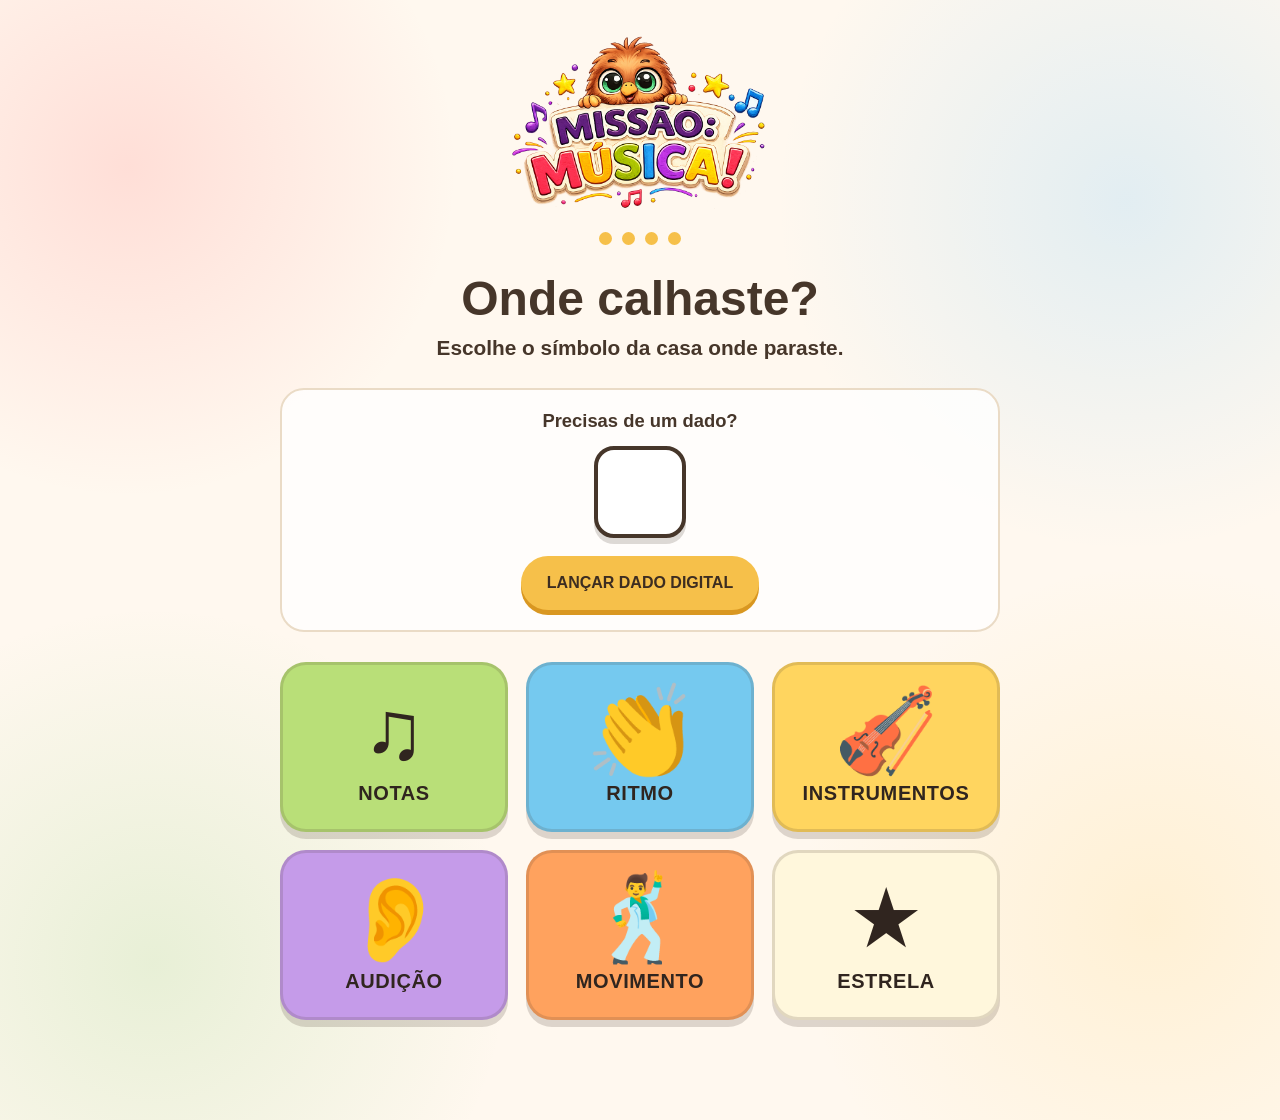
==== categorias.html @ 690fb63b "First version of Missão: Música!" ====
<!DOCTYPE html>
<html lang="pt-PT">
<head>
  <meta charset="UTF-8">

  <meta
    name="viewport"
    content="width=device-width, initial-scale=1.0"
  >

  <meta
    name="description"
    content="Escolhe uma categoria de missão em Missão: Música!"
  >

  <meta name="theme-color" content="#fff8ef">

  <title>Escolhe a categoria | Missão: Música!</title>

  <link rel="stylesheet" href="style.css">
  <link rel="manifest" href="manifest.webmanifest">

  <link rel="icon" href="icon-192.png">
  <link rel="apple-touch-icon" href="icon-192.png">
</head>

<body>

  <main class="categories-screen">

    <section class="categories-content">

      <img
        class="categories-logo"
        src="logo.png"
        alt="Missão: Música!, com Pikiwi"
      >

      <div
        class="progress-indicator"
        aria-label="Passo 4 de 4"
      >
        <span class="progress-dot active"></span>
        <span class="progress-dot active"></span>
        <span class="progress-dot active"></span>
        <span class="progress-dot active"></span>
      </div>

      <h1 class="categories-title">
        Onde calhaste?
      </h1>

      <p
        class="categories-instruction"
        id="player-greeting"
      >
        Escolhe o símbolo da tua casa.
      </p>

      <section
        class="digital-die"
        aria-labelledby="die-title"
      >

        <h2
          class="digital-die-title"
          id="die-title"
        >
          Precisas de um dado?
        </h2>

        <div
  class="die-result"
  id="die-result"
  aria-live="polite"
  aria-label="Dado ainda não lançado"
>
  <span class="pip pip-1"></span>
  <span class="pip pip-2"></span>
  <span class="pip pip-3"></span>
  <span class="pip pip-4"></span>
  <span class="pip pip-5"></span>
  <span class="pip pip-6"></span>
  <span class="pip pip-7"></span>
  <span class="pip pip-8"></span>
  <span class="pip pip-9"></span>
</div>

        <button
          class="die-button"
          id="die-button"
          type="button"
        >
          Lançar dado digital
        </button>

      </section>

      <div class="categories-grid">

        <button
          class="category-button category-notes"
          type="button"
          data-category="notas"
          aria-label="Notas"
        >
          <span
            class="category-symbol"
            aria-hidden="true"
          >
            ♫
          </span>

          <span class="category-name">
            Notas
          </span>
        </button>

        <button
          class="category-button category-rhythm"
          type="button"
          data-category="ritmo"
          aria-label="Ritmo"
        >
          <span
            class="category-symbol"
            aria-hidden="true"
          >
            👏
          </span>

          <span class="category-name">
            Ritmo
          </span>
        </button>

        <button
          class="category-button category-instruments"
          type="button"
          data-category="instrumentos"
          aria-label="Instrumentos"
        >
          <span
            class="category-symbol"
            aria-hidden="true"
          >
            🎻
          </span>

          <span class="category-name">
            Instrumentos
          </span>
        </button>

        <button
          class="category-button category-listening"
          type="button"
          data-category="audicao"
          aria-label="Audição"
        >
          <span
            class="category-symbol"
            aria-hidden="true"
          >
            👂
          </span>

          <span class="category-name">
            Audição
          </span>
        </button>

        <button
          class="category-button category-movement"
          type="button"
          data-category="movimento"
          aria-label="Movimento"
        >
          <span
            class="category-symbol"
            aria-hidden="true"
          >
            🕺
          </span>

          <span class="category-name">
            Movimento
          </span>
        </button>

        <button
          class="category-button category-star"
          type="button"
          data-category="estrela"
          aria-label="Casa Estrela"
        >
          <span
            class="category-symbol"
            aria-hidden="true"
          >
            ★
          </span>

          <span class="category-name">
            Estrela
          </span>
        </button>

      </div>

      <p
        class="category-message"
        id="category-message"
        aria-live="polite"
      ></p>

    </section>

  </main>

  <script src="categorias.js"></script>

</body>
</html>
---- style.css ----
/* ==========================================================
   MISSÃO: MÚSICA!
   Pikiwi Companion App
   Version 1.0
========================================================== */

/* ---------- COLOURS ---------- */

:root {

    --background: #FFF8EF;

    --text: #46362A;

    --button: #F6C04A;

    --button-hover: #F3B632;

    --button-shadow: #D99721;

}


/* ---------- GENERAL ---------- */

*{
    margin:0;
    padding:0;
    box-sizing:border-box;
}

body{

    background: var(--background);

    font-family:
    "Trebuchet MS",
    "Arial Rounded MT Bold",
    sans-serif;

    color:var(--text);

    min-height:100vh;

    overflow-x:hidden;

}


/* ---------- BACKGROUND ---------- */

body{

background:

radial-gradient(circle at 10% 15%, rgba(255,120,120,.20), transparent 22%),

radial-gradient(circle at 88% 18%, rgba(95,190,255,.18), transparent 24%),

radial-gradient(circle at 12% 86%, rgba(126,201,102,.18), transparent 24%),

radial-gradient(circle at 90% 82%, rgba(255,205,90,.18), transparent 24%),

var(--background);

}


/* ---------- HOME SCREEN ---------- */

.home-screen{

    min-height:100vh;

    display:flex;

    justify-content:center;

    align-items:center;

    padding:30px;

}


/* ---------- CONTENT ---------- */

.home-content{

    width:100%;

    max-width:550px;

    text-align:center;

}


/* ---------- LOGO ---------- */

.brand-logo{

    width:100%;

    max-width:420px;

    height:auto;

    margin-bottom:35px;

    animation:float 3s ease-in-out infinite;

}


/* ---------- TEXT ---------- */

.welcome-message{

    font-size:2rem;

    font-weight:bold;

    margin-bottom:40px;

    line-height:1.3;

}


/* ---------- BUTTON ---------- */

.start-button{

    width:280px;

    max-width:85vw;

    height:70px;

    border:none;

    border-radius:999px;

    background:var(--button);

    color:#3D2D21;

    font-size:1.35rem;

    font-weight:900;

    cursor:pointer;

    box-shadow:0 8px 0 var(--button-shadow);

    transition:.18s;

}


.start-button:hover{

    background:var(--button-hover);

    transform:translateY(-3px);

}


.start-button:active{

    transform:translateY(5px);

    box-shadow:0 2px 0 var(--button-shadow);

}


/* ---------- STATUS ---------- */

.status-message{

    margin-top:30px;

    font-weight:bold;

}


/* ---------- ANIMATION ---------- */

@keyframes float{

0%{

transform:translateY(0px);

}

50%{

transform:translateY(-8px);

}

100%{

transform:translateY(0px);

}

}


/* ---------- MOBILE ---------- */

@media(max-width:768px){

.brand-logo{

max-width:320px;

}

.welcome-message{

font-size:1.6rem;

margin-bottom:30px;

}

.start-button{

height:65px;

font-size:1.2rem;

width:240px;

}

}


@media(max-width:480px){

.brand-logo{

max-width:270px;

}

.welcome-message{

font-size:1.35rem;

}

.start-button{

width:210px;

height:60px;

font-size:1.1rem;

}

}
/* ==========================================================
   ECRÃ DO JOGADOR
========================================================== */

.player-screen {
  min-height: 100vh;
  min-height: 100svh;

  display: flex;
  justify-content: center;
  align-items: center;

  padding: 30px 20px;
}

.player-content {
  width: 100%;
  max-width: 500px;

  text-align: center;
}

.player-logo {
  width: min(300px, 72vw);
  height: auto;

  margin-bottom: 20px;
}

.player-title {
  margin-bottom: 30px;

  font-size: clamp(1.8rem, 6vw, 2.5rem);
  color: var(--text);
}

.player-form {
  width: 100%;
}

.form-group {
  margin-bottom: 24px;

  text-align: left;
}

.form-group label {
  display: block;

  margin-bottom: 8px;

  font-size: 1.15rem;
  font-weight: 800;
}

.form-group input {
  width: 100%;

  padding: 17px 18px;

  border: 3px solid #ead7bc;
  border-radius: 18px;

  background: #ffffff;
  color: var(--text);

  font-size: 1.15rem;

  outline: none;

  transition:
    border-color 160ms ease,
    box-shadow 160ms ease;
}

.form-group input:focus {
  border-color: var(--button);

  box-shadow:
    0 0 0 4px rgba(246, 192, 74, 0.22);
}

.form-group input::placeholder {
  color: #a99b90;
}

.continue-button {
  width: min(280px, 82vw);
  min-height: 64px;

  margin-top: 10px;
  padding: 16px 32px;

  border: none;
  border-radius: 999px;

  background: var(--button);
  color: #3d2d21;

  box-shadow: 0 7px 0 var(--button-shadow);

  font-size: 1.25rem;
  font-weight: 900;
  text-transform: uppercase;
  letter-spacing: 0.04em;

  cursor: pointer;

  transition:
    transform 160ms ease,
    background-color 160ms ease,
    box-shadow 160ms ease;
}

.continue-button:hover {
  background: var(--button-hover);

  transform: translateY(-2px);

  box-shadow: 0 9px 0 var(--button-shadow);
}

.continue-button:active {
  transform: translateY(5px);

  box-shadow: 0 2px 0 var(--button-shadow);
}

.continue-button:focus-visible {
  outline: 4px solid #6356a8;
  outline-offset: 5px;
}

.form-message {
  min-height: 1.5em;

  margin-top: 22px;

  font-size: 1.05rem;
  font-weight: 800;
}

@media (max-width: 480px) {
  .player-logo {
    width: min(250px, 68vw);
  }

  .player-title {
    margin-bottom: 24px;
  }

  .form-group {
    margin-bottom: 20px;
  }
}
/* ==========================================================
   ECRÃ DAS REGRAS
========================================================== */

.rules-screen {
  min-height: 100vh;
  min-height: 100svh;

  display: flex;
  justify-content: center;

  padding: 30px 20px 50px;
}

.rules-content {
  width: 100%;
  max-width: 720px;

  text-align: center;
}

.rules-logo {
  display: block;

  width: min(260px, 68vw);
  height: auto;

  margin: 0 auto 20px;
}

.progress-indicator {
  display: flex;
  justify-content: center;
  gap: 10px;

  margin-bottom: 26px;
}

.progress-dot {
  width: 13px;
  height: 13px;

  border: 2px solid #d7c6ad;
  border-radius: 50%;

  background: transparent;
}

.progress-dot.active {
  border-color: var(--button);
  background: var(--button);
}

.pikiwi-message {
  max-width: 580px;

  margin: 0 auto 28px;
  padding: 18px 22px;

  border: 3px solid #f0d89d;
  border-radius: 22px;

  background: #fffdf7;

  font-size: 1.08rem;
  font-weight: 700;
  line-height: 1.5;
}

.rules-title {
  margin: 0 0 28px;

  font-size: clamp(2rem, 7vw, 3rem);
  color: var(--text);
}

.rules-list {
  display: grid;
  gap: 16px;

  margin: 0;
  padding: 0;

  list-style: none;

  text-align: left;
}

.rule-item {
  display: flex;
  align-items: flex-start;
  gap: 16px;

  padding: 18px;

  border: 2px solid #eadbc6;
  border-radius: 20px;

  background: rgba(255, 255, 255, 0.82);
}

.rule-number {
  flex: 0 0 42px;

  display: flex;
  align-items: center;
  justify-content: center;

  width: 42px;
  height: 42px;

  border-radius: 50%;

  background: var(--button);
  color: #3d2d21;

  font-size: 1.2rem;
  font-weight: 900;
}

.rule-text {
  flex: 1;

  padding-top: 2px;
}

.rule-text strong {
  display: block;

  margin-bottom: 5px;

  font-size: 1.15rem;
}

.rule-text p {
  margin: 0;

  font-size: 1.05rem;
  line-height: 1.5;
}

.rule-text p strong {
  display: inline;

  margin: 0;

  font-size: inherit;
}

.rule-highlight {
  border-color: #dfc061;
  background: #fff8dc;
}

.rules-button {
  width: min(340px, 88vw);
  min-height: 66px;

  margin-top: 32px;
  padding: 16px 30px;

  border: none;
  border-radius: 999px;

  background: var(--button);
  color: #3d2d21;

  box-shadow: 0 7px 0 var(--button-shadow);

  font-size: clamp(1.05rem, 4.5vw, 1.3rem);
  font-weight: 900;
  text-transform: uppercase;
  letter-spacing: 0.03em;

  cursor: pointer;

  transition:
    transform 160ms ease,
    background-color 160ms ease,
    box-shadow 160ms ease;
}

.rules-button:hover {
  background: var(--button-hover);

  transform: translateY(-2px);

  box-shadow: 0 9px 0 var(--button-shadow);
}

.rules-button:active {
  transform: translateY(5px);

  box-shadow: 0 2px 0 var(--button-shadow);
}

.rules-button:focus-visible {
  outline: 4px solid #6356a8;
  outline-offset: 5px;
}

@media (max-width: 480px) {
  .rules-screen {
    padding: 22px 14px 40px;
  }

  .rules-logo {
    width: min(220px, 65vw);
  }

  .pikiwi-message {
    padding: 16px;
    font-size: 1rem;
  }

  .rule-item {
    gap: 12px;
    padding: 15px 13px;
  }

  .rule-number {
    flex-basis: 36px;

    width: 36px;
    height: 36px;

    font-size: 1rem;
  }

  .rule-text strong {
    font-size: 1.05rem;
  }

  .rule-text p {
    font-size: 0.98rem;
  }
}
/* ==========================================================
   ECRÃ DAS CATEGORIAS
========================================================== */

.categories-screen {
  min-height: 100vh;
  min-height: 100svh;

  display: flex;
  justify-content: center;
  align-items: center;

  padding: 28px 20px 48px;
}

.categories-content {
  width: 100%;
  max-width: 720px;

  text-align: center;
}

.categories-logo {
  display: block;

  width: min(270px, 68vw);
  height: auto;

  margin: 0 auto 18px;
}

.categories-title {
  margin: 0 0 10px;

  font-size: clamp(2rem, 7vw, 3rem);
}

.categories-instruction {
  margin: 0 0 28px;

  font-size: clamp(1.05rem, 4vw, 1.3rem);
  font-weight: 700;
}

.categories-grid {
  display: grid;
  grid-template-columns: repeat(2, minmax(0, 1fr));
  gap: 18px;

  width: 100%;
}

.category-button {
  min-height: 170px;
  padding: 20px 12px;

  display: flex;
  flex-direction: column;
  align-items: center;
  justify-content: center;
  gap: 10px;

  border: 3px solid rgba(70, 54, 42, 0.16);
  border-radius: 26px;

  color: #30251f;

  box-shadow: 0 7px 0 rgba(70, 54, 42, 0.18);

  cursor: pointer;

  transition:
    transform 160ms ease,
    box-shadow 160ms ease,
    filter 160ms ease;
}

.category-button:hover {
  transform: translateY(-3px);

  box-shadow: 0 10px 0 rgba(70, 54, 42, 0.18);

  filter: brightness(1.04);
}

.category-button:active {
  transform: translateY(5px);

  box-shadow: 0 2px 0 rgba(70, 54, 42, 0.18);
}

.category-button:focus-visible {
  outline: 4px solid #46362a;
  outline-offset: 4px;
}

.category-symbol {
  font-size: clamp(3.4rem, 13vw, 5.2rem);
  line-height: 1;
}

.category-name {
  font-size: clamp(1rem, 4vw, 1.25rem);
  font-weight: 900;
  text-transform: uppercase;
  letter-spacing: 0.03em;
}

.category-notes {
  background: #b9df78;
}

.category-rhythm {
  background: #75c9ef;
}

.category-instruments {
  background: #ffd55f;
}

.category-listening {
  background: #c59be9;
}

.category-movement {
  background: #ffa25e;
}

.category-star {
  background: #fff7dc;
}

.category-message {
  min-height: 1.5em;

  margin: 26px 0 0;

  font-size: 1.1rem;
  font-weight: 900;
}


/* ==========================================================
   DADO DIGITAL
========================================================== */

.digital-die {
  margin: 0 auto 30px;
  padding: 20px;

  border: 2px solid #eadbc6;
  border-radius: 24px;

  background: rgba(255, 255, 255, 0.78);
}

.digital-die-title {
  margin: 0 0 14px;

  font-size: 1.15rem;
}

.die-result {
  position: relative;

  width: 92px;
  height: 92px;

  margin: 0 auto 18px;

  border: 4px solid #46362a;
  border-radius: 20px;

  background: #ffffff;

  box-shadow: 0 6px 0 rgba(70, 54, 42, 0.18);
}

.pip {
  position: absolute;

  width: 16px;
  height: 16px;

  border-radius: 50%;

  background: #46362a;

  opacity: 0;
  transform: scale(0.6);

  transition:
    opacity 90ms ease,
    transform 90ms ease;
}

.pip.visible {
  opacity: 1;
  transform: scale(1);
}

.pip-1 {
  top: 15px;
  left: 15px;
}

.pip-2 {
  top: 15px;
  left: 50%;
  transform: translateX(-50%) scale(0.6);
}

.pip-2.visible {
  transform: translateX(-50%) scale(1);
}

.pip-3 {
  top: 15px;
  right: 15px;
}

.pip-4 {
  top: 50%;
  left: 15px;
  transform: translateY(-50%) scale(0.6);
}

.pip-4.visible {
  transform: translateY(-50%) scale(1);
}

.pip-5 {
  top: 50%;
  left: 50%;
  transform: translate(-50%, -50%) scale(0.6);
}

.pip-5.visible {
  transform: translate(-50%, -50%) scale(1);
}

.pip-6 {
  top: 50%;
  right: 15px;
  transform: translateY(-50%) scale(0.6);
}

.pip-6.visible {
  transform: translateY(-50%) scale(1);
}

.pip-7 {
  bottom: 15px;
  left: 15px;
}

.pip-8 {
  bottom: 15px;
  left: 50%;
  transform: translateX(-50%) scale(0.6);
}

.pip-8.visible {
  transform: translateX(-50%) scale(1);
}

.pip-9 {
  right: 15px;
  bottom: 15px;
}

.die-result.rolling {
  animation: die-shake 160ms linear infinite;
}
.die-button {
  min-height: 54px;
  padding: 13px 26px;

  border: none;
  border-radius: 999px;

  background: var(--button);
  color: #3d2d21;

  box-shadow: 0 5px 0 var(--button-shadow);

  font-size: 1rem;
  font-weight: 900;
  text-transform: uppercase;

  cursor: pointer;

  transition:
    transform 160ms ease,
    background-color 160ms ease,
    box-shadow 160ms ease;
}

.die-button:hover {
  background: var(--button-hover);
}

.die-button:active {
  transform: translateY(4px);

  box-shadow: 0 1px 0 var(--button-shadow);
}

.die-button:focus-visible {
  outline: 4px solid #6356a8;
  outline-offset: 4px;
}

.die-button:disabled {
  cursor: wait;
  opacity: 0.75;
}

.die-result.rolling {
  animation: die-shake 160ms linear infinite;
}

@keyframes die-shake {
  0% {
    transform: rotate(-4deg) scale(1);
  }

  50% {
    transform: rotate(4deg) scale(1.06);
  }

  100% {
    transform: rotate(-4deg) scale(1);
  }
}

@media (min-width: 700px) {
  .categories-grid {
    grid-template-columns: repeat(3, minmax(0, 1fr));
  }
}

@media (max-width: 420px) {
  .categories-screen {
    padding-inline: 14px;
  }

  .categories-grid {
    gap: 13px;
  }

  .category-button {
    min-height: 140px;
    padding: 16px 8px;

    border-radius: 22px;
  }

  .category-name {
    font-size: 0.92rem;
  }

  .digital-die {
    padding: 17px 13px;
  }
}

@media (prefers-reduced-motion: reduce) {
  .die-result.rolling {
    animation: none;
  }
}
/* ==========================================================
   ECRÃ DA MISSÃO
========================================================== */

.mission-screen {
  min-height: 100vh;
  min-height: 100svh;

  display: flex;
  justify-content: center;
  align-items: center;

  padding: 28px 18px 48px;
}

.mission-content {
  width: 100%;
  max-width: 650px;

  text-align: center;
}

.mission-logo {
  display: block;

  width: min(250px, 65vw);
  height: auto;

  margin: 0 auto 22px;
}

.mission-loading {
  font-size: 1.3rem;
  font-weight: 800;
}

.mission-card {
  padding: clamp(22px, 5vw, 38px);

  border: 3px solid #eadbc6;
  border-radius: 30px;

  background: rgba(255, 255, 255, 0.92);

  box-shadow: 0 10px 0 rgba(70, 54, 42, 0.14);
}

.mission-category-symbol {
  margin-bottom: 20px;

  font-size: clamp(4rem, 16vw, 6rem);
  line-height: 1;
}

.mission-image,
.help-image {
  display: block;

  width: 100%;
  max-width: 430px;
  max-height: 330px;

  margin: 0 auto 24px;

  border-radius: 20px;

  object-fit: contain;
}

.mission-image[hidden],
.help-image[hidden] {
  display: none;
}

.mission-challenge {
  margin: 0 auto 28px;

  max-width: 520px;

  font-size: clamp(1.65rem, 6vw, 2.5rem);
  line-height: 1.25;
}

.help-button,
.close-help-button,
.new-mission-button {
  min-height: 54px;
  padding: 13px 25px;

  border: 3px solid #d8c7ad;
  border-radius: 999px;

  background: #ffffff;
  color: var(--text);

  font-size: 1rem;
  font-weight: 900;
  text-transform: uppercase;

  cursor: pointer;
}

.help-button:hover,
.close-help-button:hover,
.new-mission-button:hover {
  background: #fff7e8;
}

.help-panel {
  margin: 26px 0;
  padding: 22px;

  border: 3px solid #f0d89d;
  border-radius: 24px;

  background: #fff9df;

  text-align: left;
}

.help-panel[hidden] {
  display: none;
}

.help-panel h2 {
  margin: 0 0 12px;

  text-align: center;
}

.help-panel p {
  margin: 0 0 20px;

  font-size: 1.08rem;
  line-height: 1.6;
}

.help-audio,
.help-video {
  display: block;

  width: 100%;

  margin: 18px auto;
}

.help-audio[hidden],
.help-video[hidden] {
  display: none;
}

.close-help-button {
  display: block;
  margin: 20px auto 0;
}

.mission-actions {
  display: flex;
  flex-direction: column;
  align-items: center;
  gap: 18px;

  margin-top: 28px;
}

.complete-button {
  width: min(330px, 88vw);
  min-height: 64px;

  padding: 16px 28px;

  border: none;
  border-radius: 999px;

  background: var(--button);
  color: #3d2d21;

  box-shadow: 0 7px 0 var(--button-shadow);

  font-size: 1.15rem;
  font-weight: 900;
  text-transform: uppercase;

  cursor: pointer;
}

.complete-button:active {
  transform: translateY(5px);
  box-shadow: 0 2px 0 var(--button-shadow);
}

.complete-button:disabled {
  opacity: 0.65;
  cursor: default;
}

.mission-message {
  min-height: 1.5em;

  margin: 28px 0 0;

  font-size: 1.2rem;
  font-weight: 900;
}

@media (min-width: 560px) {
  .mission-actions {
    flex-direction: row;
    justify-content: center;
  }
}
/* ==========================================================
   ECRÃ COM UM OU VÁRIOS JOGADORES
========================================================== */

.player-introduction {
  margin: -12px 0 28px;

  font-size: 1.05rem;
  font-weight: 700;
  line-height: 1.5;
}

.players-list {
  display: grid;
  gap: 20px;

  margin-bottom: 24px;
}

.player-card {
  padding: 20px;

  border: 2px solid #eadbc6;
  border-radius: 24px;

  background: rgba(255, 255, 255, 0.86);

  text-align: left;
}

.player-card-header {
  display: flex;
  align-items: center;
  justify-content: space-between;
  gap: 12px;

  margin-bottom: 18px;
}

.player-card-header h2 {
  margin: 0;

  font-size: 1.3rem;
}

.remove-player-button {
  padding: 8px 14px;

  border: 2px solid #d7b1a5;
  border-radius: 999px;

  background: #fff4ef;
  color: #6e3f32;

  font-weight: 800;
  cursor: pointer;
}

.remove-player-button:hover {
  background: #ffe5dc;
}

.remove-player-button:focus-visible {
  outline: 4px solid #6356a8;
  outline-offset: 3px;
}

.add-player-button {
  display: block;

  width: min(280px, 82vw);
  min-height: 56px;

  margin: 0 auto 24px;
  padding: 13px 24px;

  border: 3px dashed #d4af54;
  border-radius: 999px;

  background: #fffaf0;
  color: var(--text);

  font-size: 1rem;
  font-weight: 900;

  cursor: pointer;
}

.add-player-button:hover {
  background: #fff1c9;
}

.add-player-button:focus-visible {
  outline: 4px solid #6356a8;
  outline-offset: 4px;
}

.add-player-button[hidden] {
  display: none;
}

@media (max-width: 480px) {
  .player-card {
    padding: 17px 14px;
  }

  .player-card-header h2 {
    font-size: 1.15rem;
  }

  .remove-player-button {
    padding: 7px 11px;
    font-size: 0.9rem;
  }
}
.current-player-message {
  margin: 0 0 18px;

  font-size: 1.2rem;
  font-weight: 900;
}
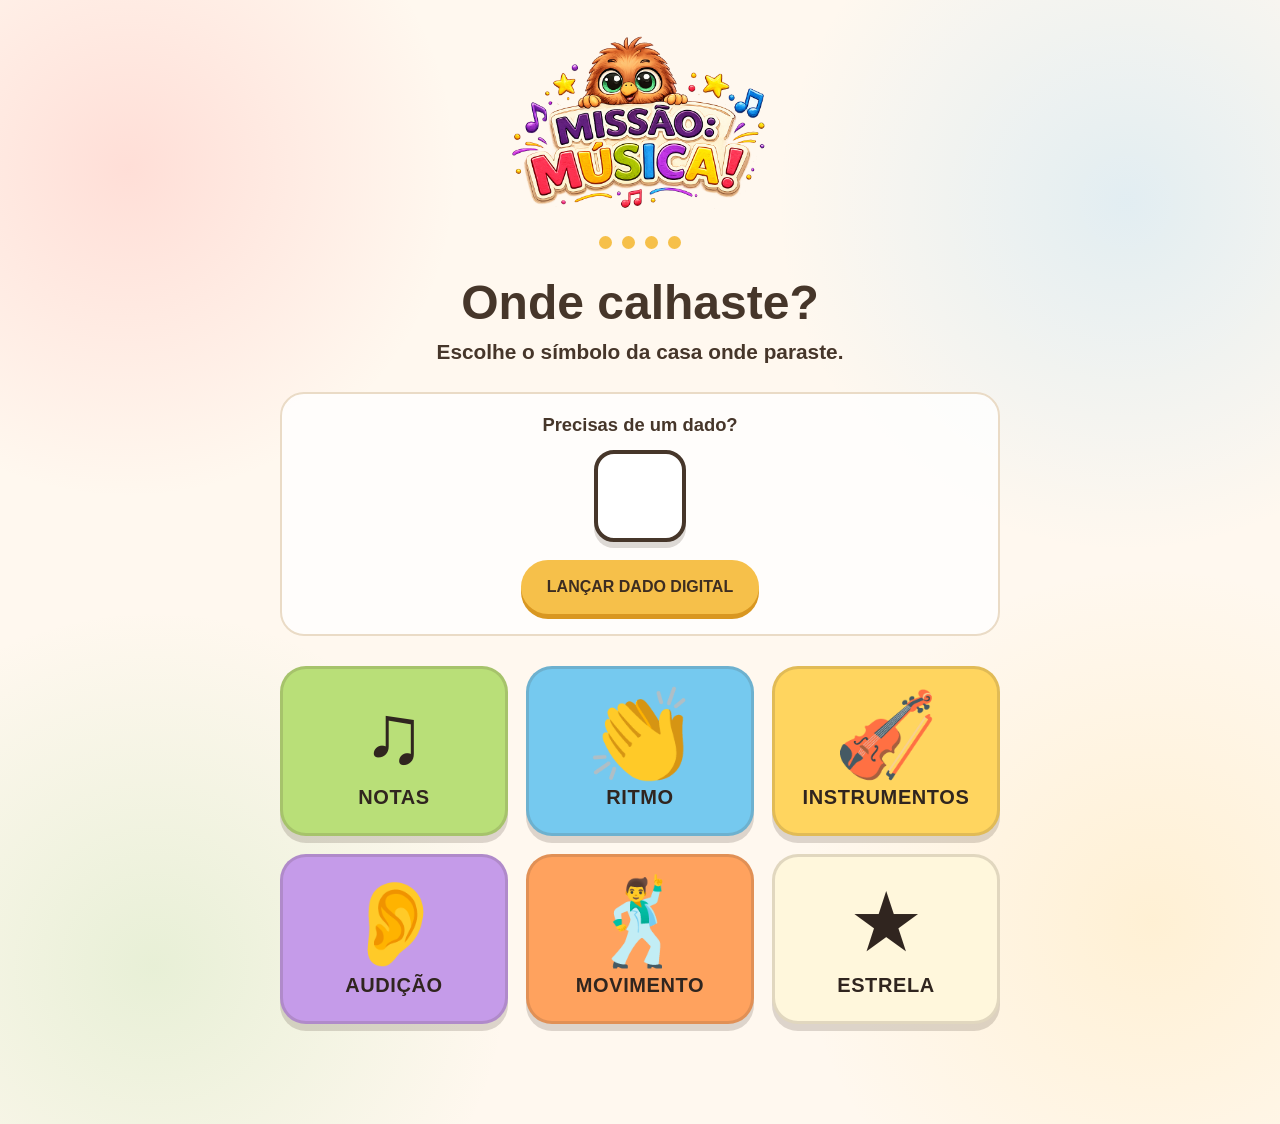
==== commit 671725ce: "Update" ====
--- a/categorias.html
+++ b/categorias.html
@@ -30,11 +30,17 @@
 
     <section class="categories-content">
 
-      <img
-        class="categories-logo"
-        src="logo.png"
-        alt="Missão: Música!, com Pikiwi"
-      >
+     <a
+  href="index.html"
+  class="logo-home-link"
+  aria-label="Voltar ao início"
+>
+  <img
+    class="categories-logo"
+    src="logo.png"
+    alt="Missão: Música!, com Pikiwi"
+  >
+</a>
 
       <div
         class="progress-indicator"
@@ -219,6 +225,7 @@
   </main>
 
   <script src="categorias.js"></script>
+<script src="sounds.js"></script>
 
 </body>
 </html>
--- a/style.css
+++ b/style.css
@@ -1364,4 +1364,146 @@
 
   font-size: 1.2rem;
   font-weight: 900;
+}
+/* ==========================================================
+   JOGADOR ATUAL
+========================================================== */
+
+.current-player-message {
+  margin: 0 0 18px;
+
+  font-size: 1.2rem;
+  font-weight: 900;
+}
+
+
+/* ==========================================================
+   LOGÓTIPO — REGRESSAR AO INÍCIO
+========================================================== */
+
+.logo-home-link {
+  display: inline-block;
+
+  border-radius: 18px;
+
+  text-decoration: none;
+}
+
+.logo-home-link img {
+  display: block;
+
+  cursor: pointer;
+
+  transition:
+    transform 160ms ease,
+    filter 160ms ease;
+}
+
+.logo-home-link:hover img {
+  transform: scale(1.03);
+}
+
+.logo-home-link:active img {
+  transform: scale(0.98);
+}
+
+.logo-home-link:focus-visible {
+  outline: 4px solid #6356a8;
+  outline-offset: 5px;
+}
+
+@media (prefers-reduced-motion: reduce) {
+  .logo-home-link img {
+    transition: none;
+  }
+}
+
+/* ==========================================================
+   BOTÃO DE ÁUDIO DA MISSÃO
+========================================================== */
+
+.mission-audio-container {
+  margin: 0 auto 26px;
+}
+
+.mission-audio-container[hidden] {
+  display: none;
+}
+
+.mission-audio-button {
+  width: 112px;
+  height: 112px;
+
+  display: flex;
+  flex-direction: column;
+  align-items: center;
+  justify-content: center;
+  gap: 6px;
+
+  margin: 0 auto;
+
+  border: 4px solid #46362a;
+  border-radius: 50%;
+
+  background: #75c9ef;
+  color: #30251f;
+
+  box-shadow: 0 7px 0 #4399c0;
+
+  cursor: pointer;
+
+  transition:
+    transform 160ms ease,
+    box-shadow 160ms ease,
+    filter 160ms ease;
+}
+
+.mission-audio-icon {
+  font-size: 2.3rem;
+  line-height: 1;
+}
+
+.mission-audio-label {
+  font-size: 0.95rem;
+  font-weight: 900;
+  text-transform: uppercase;
+}
+
+.mission-audio-button:hover {
+  filter: brightness(1.05);
+  transform: translateY(-2px);
+
+  box-shadow: 0 9px 0 #4399c0;
+}
+
+.mission-audio-button:active {
+  transform: translateY(5px);
+
+  box-shadow: 0 2px 0 #4399c0;
+}
+
+.mission-audio-button.playing {
+  animation: audio-pulse 900ms ease-in-out infinite;
+}
+
+.mission-audio-button:focus-visible {
+  outline: 4px solid #6356a8;
+  outline-offset: 5px;
+}
+
+@keyframes audio-pulse {
+  0%,
+  100% {
+    transform: scale(1);
+  }
+
+  50% {
+    transform: scale(1.06);
+  }
+}
+
+@media (prefers-reduced-motion: reduce) {
+  .mission-audio-button.playing {
+    animation: none;
+  }
 }
